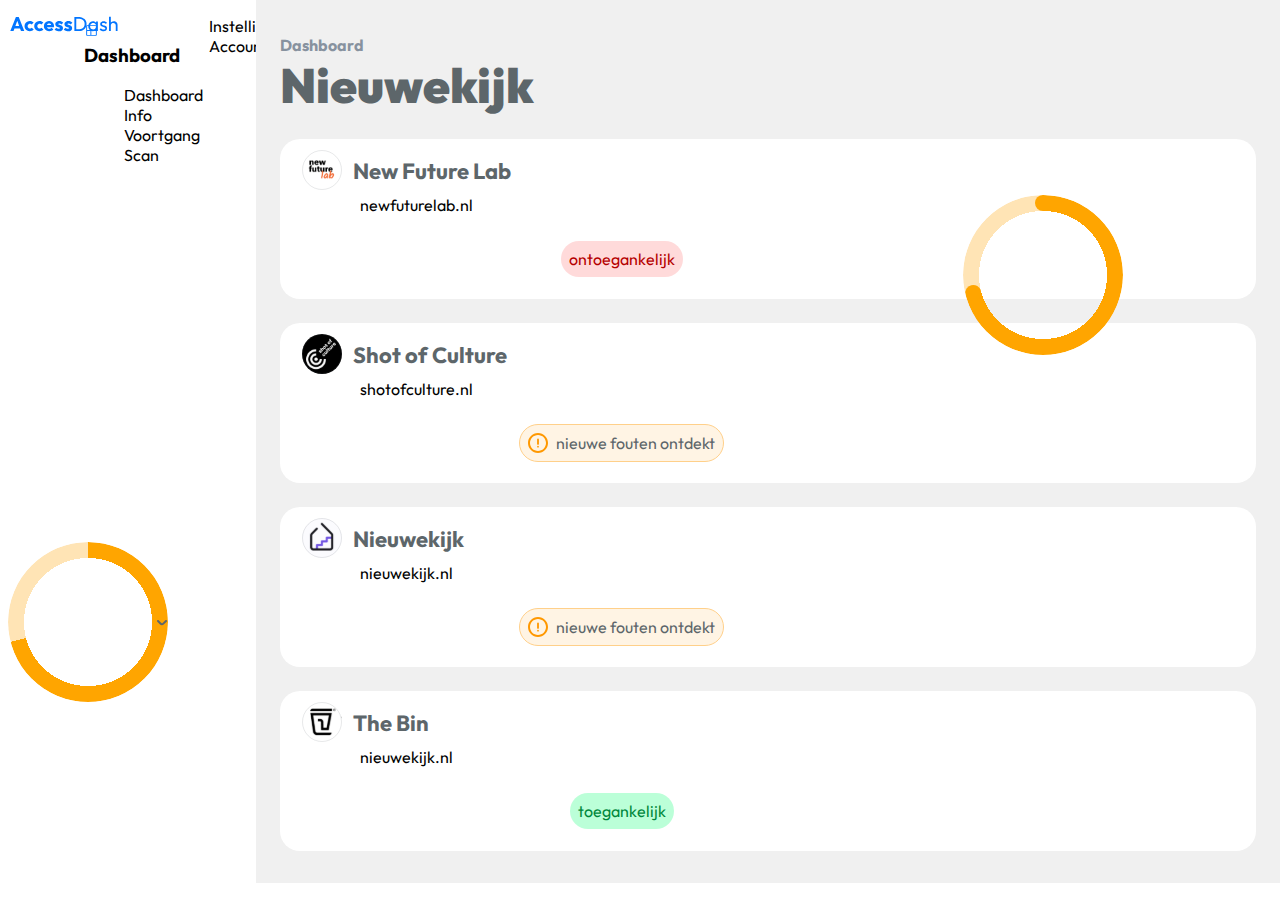
==== oefencircle.html @ d738bd40 "circle" ====
<!DOCTYPE html>
<html lang="nl">

<head>
    <meta charset="UTF-8">
    <meta name="viewport" content="width=device-width, initial-scale=1.0">
    <title>Accessdash Dashboard</title>
    <link rel="stylesheet" href="style.css">
    <link rel="stylesheet" href="styleguide.css">
    <link
        href="https://fonts.googleapis.com/css2?family=Indie+Flower&family=Mate+SC&family=Outfit&family=Poppins&family=Special+Elite&display=swap"
        rel="stylesheet">
    <script defer src="script.js"></script>
</head>

<body>

    <nav>

        <a href="#main" class="skip">Skip to main content</a>

        <img class="logo-accessdash-img" src="./assets/logo.svg" alt="logo Accessdash">


        <section class="desktop-design-dashboard-heading">
            <h3>
                <img src="./assets/teamdashboard.svg" alt="" aria-hidden="true">
                Dashboard
            </h3>

            <ul>
                <li>Dashboard</li>
                <li>Info</li>
                <li>Voortgang</li>
                <li>Scan</li>
            </ul>
        </section>


        <div class="nav-phone-dashboard-nieuwekijk">
        <section class="phone-design-dashboard-heading">
            <details class="nav-details">
                <summary class="heading-text">
                    <img src="./assets/teamdashboard.svg" alt="" aria-hidden="true">
                    Dashboard
                </summary>
                <ul>
                    <li>Dashboard</li>
                    <li>Info</li>
                    <li>Voortgang</li>
                    <li>Scan</li>
                </ul>

            </details>
        </section>


        <details class="nav-details">
            <summary class="heading-text">
                <img src="./assets/circleheader.svg" alt="" aria-hidden="true">
                Nieuwekijk
            </summary>
            <ul>
                <li>/home</li>
                <li>/over-ons</li>
                <li>/contact</li>
                <li>/missie</li>
                <li>/blog</li>
                <li>/blog-detail</li>
            </ul>
        </details>
    </div>


        <ul>
            <li>Instellingen</li>
            <li>Account</li>
        </ul>
    </nav>


    <main id="main">
        <h1>Dashboard <strong>Nieuwekijk</strong></h1>


        <article class="cards">

            <a href="overzichtdetail.html">
                <h2>
                    <img class="logo-cards" src="./assets/new future lab.svg" alt=" logo new future lab">
                    New Future Lab
                </h2>
            </a>

            <p class="link-site">newfuturelab.nl</p>

            <meter max="100" value="57" class="visually-hidden">57%</meter>

            <div aria-hidden="true"></div>

            <p class="update-site ontoegankelijk">ontoegankelijk</p>
        </article>


        <article class="cards">

            <a href="overzichtdetail.html">
                <h2>
                    <img class="logo-cards" src="./assets/shot of culture logo.svg" alt="logo shot of culture">
                    Shot of Culture
                </h2>
            </a>

            <p class="link-site">shotofculture.nl</p>

            <!-- <meter max="100" value="57" class="visually-hidden">57%</meter>

            <div aria-hidden="true"></div> -->

            <p class="update-site new-errors">
                <img class="urgent" src="./assets/urgent.svg" alt="">
                nieuwe fouten ontdekt</p>
        </article>


        <article class="cards">

            <a href="overzichtdetail.html">
                <h2>
                    <img class="logo-cards" src="./assets/nieuwekijk logo.svg" alt="logo Nieuwekijk">
                    Nieuwekijk
                </h2>
            </a>

            <p class="link-site">nieuwekijk.nl</p>

            <!-- <meter max="100" value="100" class="visually-hidden">100%</meter>

            <div aria-hidden="true"></div> -->

            <p class="update-site new-errors">
                <img class="urgent" src="./assets/urgent.svg" alt="">
                nieuwe fouten ontdekt</p>
        </article>


        <article class="cards">

            <a href="overzichtdetail.html">
                <h2>
                    <img class="logo-cards" src="./assets/the bin logo.svg" alt=" logo the bin">
                    The Bin
                </h2>
            </a>

            <p class="link-site">nieuwekijk.nl</p>

            <!-- <meter max="100" value="100" class="visually-hidden">100%</meter>

            <div aria-hidden="true"></div> -->

            <p class="update-site toegankelijk">toegankelijk</p>
        </article>

    </main>

</body>

</html>
---- style.css ----
body {
  font-family: var(--font-family-general);
  margin: 0;
}

main{
  background-color: var(--background-color);
  padding-bottom: .5em;
}

nav{
  background-color: var(--background-color-header);
  display: grid;
  grid-template-columns: 33% 33% 33%;
  grid-template-rows: auto;
  height: 100%;
}


h1 {
  display: grid;
  color: var(--font-color-dashboard);
  font-size: var(--paragraph-small);
  margin-left: 1.5em;
  padding-top: 1.5em;
}

h1 strong {
  color: var(--font-color-general);
  font-size: var(--titel-font-size-desktop);
}

h2 {
  font-size: var(--subtitel-font-size-telefoon);
  display: flex;
  margin-left: 1em;
  color: var(--font-color-general);
}

a{
  text-decoration: none;
}

/*skiplink*/
.skip{
  position: absolute;
  background-color:var(--font-color-general);
  color:var(--background-color-header);
  padding: 10px;
  text-decoration: none;
  font-size: 18px;
  z-index: 100;
  transform:translateY(-100%);
  transition: transform 0.3s;
}

.skip:focus{
  transform: translate(0%);
}

/*logo accessdash*/
.logo-accessdash-img{
  margin-top: .5em;
  margin-left: .5em;
}

.nav-details{
  margin-left: .5em;
  display: block;
}

.heading-text{
  font-size: 18px;
}

.link-site{
  grid-column: 1;
  display: flex;
  margin: 0;
  margin-left: 5em;
}

.update-site{
  grid-column: 1;
  grid-row: 3;
  display: flex;
  justify-self: center;
}

.update-site.ontoegankelijk{
  background-color: var(--error-background-color-red);
  color: var(--error-font-color-red);
  padding: .5em;
  border-radius: var(--border-radius-medium) ;
  align-self: center;
}

.update-site.toegankelijk{
  background-color: var(--good-background-color-green);
  color: var(--good-font-color-green);
  padding: .5em;
  border-radius: var(--border-radius-medium) ;
  align-self: center;
}

.update-site.new-errors{
  background-color: var(--improvemnet-background-color-orange);
  color: var(--font-color-general);
  padding: .5em;
  border-radius: var(--border-radius-medium) ;
  border: var(--border);
  align-self: center;
}

.urgent{
  width: 20px;
  height: 20px;
  margin-right: .5em;
}


/*de verschillende website*/
.cards{
  background-color: var(--background-color-header);
  border-radius: var(--border-radius-medium);
  margin: 1.5em;
  display: grid;
  grid-template-columns: 70% 30%;
  grid-template-rows: 35% 20% 40%;
  height: 10em;
  cursor: pointer;
}

/*de cirkel*/
/* div{
  grid-row: 2;
  grid-column: 2;
  align-self: center;
  justify-self: center;
  margin-right: 2.5em;
  margin-top: 1.2em;
} */

.logo-cards{
  margin-right: .5em;
  margin-top: -.3em;
}


.phone-design-dashboard-heading{
  display: block;
}


.desktop-design-dashboard-heading{
  display: none;
}

.nav-phone-dashboard-nieuwekijk{
  display: flex;
  margin-left: .5em;
  gap: 1.5em;
  grid-column: 1;
  grid-row: 3;
}

ul{
  grid-column: 3;
  grid-row: 1;
  list-style-type: none;
  cursor: pointer;
}

.heading-text{
  display: flex;
  gap: .5em;
  font-size: var(--paragraph-medium);
  cursor: pointer;
}

summary{
  position: relative;
  list-style: none; 
}

summary::after {
  content: '';
  position: absolute;
  width: 10px;
  height: 10px;
  background: url('./assets/arrow.svg') no-repeat;
  background-size: cover;
  transition: 0.3s;
  background-size: contain;
  left: 6.5em;
  top: .5em;
}





.visually-hidden {
  clip: rect(0 0 0 0);
  clip-path: inset(50%);
  height: 1px;
  overflow: hidden;
  position: absolute;
  white-space: nowrap;
  width: 1px;
}







div {
	/* vierkant en rond	*/
	width: 10em;
	aspect-ratio:1;
	border-radius:50%;
	
	/* om de taartpunt te maken*/
	background-image:conic-gradient(
		var(--color-bar, #666) calc(var(--percentage, 0) * 100%),
		var(--color-track, #ccc) 0
	);
	
	/* om de cirkel in het midden doorzichtig te maken */
	mask-image:radial-gradient(
		closest-side,
		transparent 4em,
		red 0
	);
	
	/* bolletje in het midden van de div */
	display:grid;
	place-items:center;
}





/**************************************/
/* de ronde bolletjes aan de uitenden */
/**************************************/

div::before,
div::after {
	content:"";
	display:block;
	/* bolletje op elkaar in het midden van de div */
	grid-area:1/1;
	
  /* vierkant en rond	*/
	width:1em;
	aspect-ratio:1;
	border-radius:50%;
	
	/* kleur van de bar */
	background-color:var(--color-bar, #333);
}

/* bolletje boven */
div::before {
  /* omhoog */
	transform:
		translateY(-4.5em);
}

/* bolletje aan het einde van de bar */
div::after {
	/* draaien en dan in die richting omhoog */
	transform:
		rotate( calc(var(--percentage) * 1turn) )
		translateY(-4.5em);
}





/*******************************************/
/* het percentage en de kleuren per cirkel */
/*******************************************/

div:nth-of-type(1) {
	--percentage:.71;
	
	--color-track:moccasin;
	--color-bar:orange;
}



















@media screen and (min-width:600px) {

  .logo-accessdash-img{
    display: flex;
    justify-self: center;
  }

  body {
    display: grid;
    grid-template-columns: 20% 80%;
    margin: 0;
  }
  
  main{
    background-color: var(--background-color);
    grid-column: 2;
  }
  
  nav{
    background-color: var(--background-color-header);
    grid-column: 1;
  }

  .phone-design-dashboard-heading{
    display: none;
  }
  
  
  .desktop-design-dashboard-heading{
    display: block;
  }


  
}
---- styleguide.css ----
body{
    /*colors*/
    --background-color:#F0F0F0;
    --improvemnet-background-color-orange:#ffd08a3b;
    --error-background-color-red:#FFDADA;
    --good-background-color-green:#BBFFD8;
    --progress-circle-background-darkblue:#0275FF;
    --progress-circle-background-lightblue:#CCE3FF;
    --progress-circle-background-darkorange:#FF9800;
    --progress-circle-background-lightorange:#FFE0B3;
    --background-color-header:#ffffff;


    --font-color-general:#5D666A;
    --font-color-header:#0275FF;
    --font-color-dashboard:#87929F;
    --good-font-color-green:#00883C;
    --error-font-color-red:#B50000;


    /*font-family*/
    --font-family-general:"Outfit", serif;


    /*font-size*/
    --font-bold:bold;
    --font-light:light;
    --font-regular:normal;
    --titel-font-size-desktop:48px; /*h1*/
    --titel-font-size-tablet:32px; /*h1*/
    --titel-font-size-telefoon:28px; /*h1*/
    --subtitel-font-size-desktop:28px; /*h2*/
    --subtitel-font-size-tablet:26px; /*h2*/
    --subtitel-font-size-telefoon:22px; /*h2*/
    --paragraph-small:16px; /*p*/
    --paragraph-medium:18px; /*p*/
    --paragraph-big:20px; /*p*/

    /*border-radius*/
    --border-radius-small:15px;
    --border-radius-medium:20px;
    
    /*border*/
    --border: 1.5px solid #FFD08A;

    
}
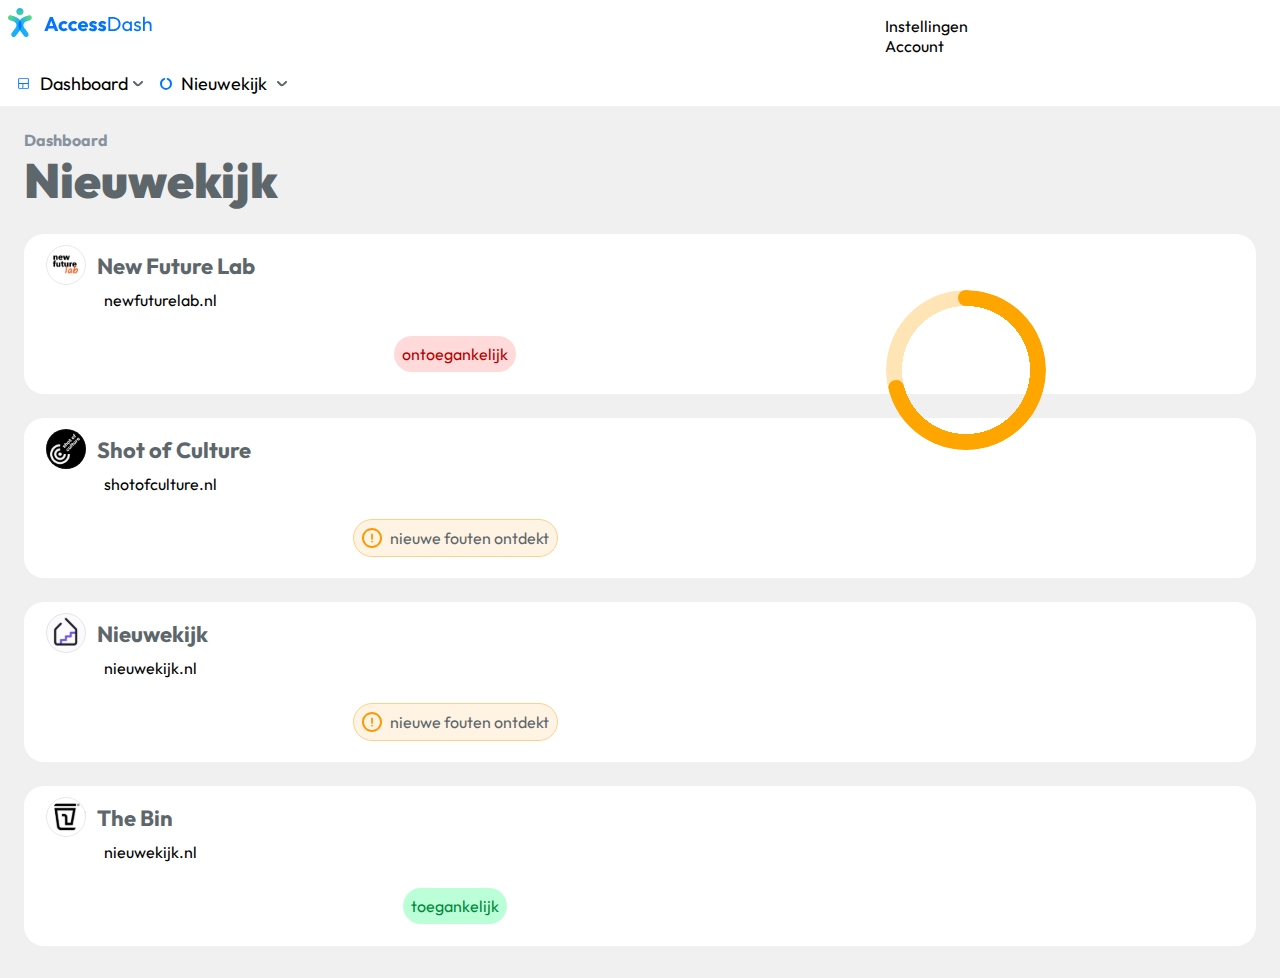
==== commit b3160135: "circle nav weg" ====
--- a/oefencircle.html
+++ b/oefencircle.html
@@ -5,7 +5,7 @@
     <meta charset="UTF-8">
     <meta name="viewport" content="width=device-width, initial-scale=1.0">
     <title>Accessdash Dashboard</title>
-    <link rel="stylesheet" href="style.css">
+    <link rel="stylesheet" href="oefencircle.css">
     <link rel="stylesheet" href="styleguide.css">
     <link
         href="https://fonts.googleapis.com/css2?family=Indie+Flower&family=Mate+SC&family=Outfit&family=Poppins&family=Special+Elite&display=swap"
@@ -96,7 +96,7 @@
 
             <meter max="100" value="57" class="visually-hidden">57%</meter>
 
-            <div aria-hidden="true"></div>
+            <div class="circle" aria-hidden="true"></div>
 
             <p class="update-site ontoegankelijk">ontoegankelijk</p>
         </article>
--- a/oefencircle.css
+++ b/oefencircle.css
@@ -0,0 +1,299 @@
+body {
+    font-family: var(--font-family-general);
+    margin: 0;
+  }
+  
+  main{
+    background-color: var(--background-color);
+    padding-bottom: .5em;
+  }
+  
+  nav{
+    background-color: var(--background-color-header);
+    display: grid;
+    grid-template-columns: 33% 33% 33%;
+    grid-template-rows: auto;
+    height: 100%;
+  }
+  
+  
+  h1 {
+    display: grid;
+    color: var(--font-color-dashboard);
+    font-size: var(--paragraph-small);
+    margin-left: 1.5em;
+    padding-top: 1.5em;
+  }
+  
+  h1 strong {
+    color: var(--font-color-general);
+    font-size: var(--titel-font-size-desktop);
+  }
+  
+  h2 {
+    font-size: var(--subtitel-font-size-telefoon);
+    display: flex;
+    margin-left: 1em;
+    color: var(--font-color-general);
+  }
+  
+  a{
+    text-decoration: none;
+  }
+  
+  /*skiplink*/
+  .skip{
+    position: absolute;
+    background-color:var(--font-color-general);
+    color:var(--background-color-header);
+    padding: 10px;
+    text-decoration: none;
+    font-size: 18px;
+    z-index: 100;
+    transform:translateY(-100%);
+    transition: transform 0.3s;
+  }
+  
+  .skip:focus{
+    transform: translate(0%);
+  }
+  
+  /*logo accessdash*/
+  .logo-accessdash-img{
+    margin-top: .5em;
+    margin-left: .5em;
+  }
+  
+  .nav-details{
+    margin-left: .5em;
+    display: block;
+  }
+  
+  .heading-text{
+    font-size: 18px;
+  }
+  
+  .link-site{
+    grid-column: 1;
+    display: flex;
+    margin: 0;
+    margin-left: 5em;
+  }
+  
+  .update-site{
+    grid-column: 1;
+    grid-row: 3;
+    display: flex;
+    justify-self: center;
+  }
+  
+  .update-site.ontoegankelijk{
+    background-color: var(--error-background-color-red);
+    color: var(--error-font-color-red);
+    padding: .5em;
+    border-radius: var(--border-radius-medium) ;
+    align-self: center;
+  }
+  
+  .update-site.toegankelijk{
+    background-color: var(--good-background-color-green);
+    color: var(--good-font-color-green);
+    padding: .5em;
+    border-radius: var(--border-radius-medium) ;
+    align-self: center;
+  }
+  
+  .update-site.new-errors{
+    background-color: var(--improvemnet-background-color-orange);
+    color: var(--font-color-general);
+    padding: .5em;
+    border-radius: var(--border-radius-medium) ;
+    border: var(--border);
+    align-self: center;
+  }
+  
+  .urgent{
+    width: 20px;
+    height: 20px;
+    margin-right: .5em;
+  }
+  
+  
+  /*de verschillende website*/
+  .cards{
+    background-color: var(--background-color-header);
+    border-radius: var(--border-radius-medium);
+    margin: 1.5em;
+    display: grid;
+    grid-template-columns: 70% 30%;
+    grid-template-rows: 35% 20% 40%;
+    height: 10em;
+    cursor: pointer;
+  }
+  
+  /*de cirkel*/
+  /* div{
+    grid-row: 2;
+    grid-column: 2;
+    align-self: center;
+    justify-self: center;
+    margin-right: 2.5em;
+    margin-top: 1.2em;
+  } */
+  
+  .logo-cards{
+    margin-right: .5em;
+    margin-top: -.3em;
+  }
+  
+  
+  .phone-design-dashboard-heading{
+    display: block;
+  }
+  
+  
+  .desktop-design-dashboard-heading{
+    display: none;
+  }
+  
+  .nav-phone-dashboard-nieuwekijk{
+    display: flex;
+    margin-left: .5em;
+    gap: 1.5em;
+    grid-column: 1;
+    grid-row: 3;
+  }
+  
+  ul{
+    grid-column: 3;
+    grid-row: 1;
+    list-style-type: none;
+    cursor: pointer;
+  }
+  
+  .heading-text{
+    display: flex;
+    gap: .5em;
+    font-size: var(--paragraph-medium);
+    cursor: pointer;
+  }
+  
+  summary{
+    position: relative;
+    list-style: none; 
+  }
+  
+  summary::after {
+    content: '';
+    position: absolute;
+    width: 10px;
+    height: 10px;
+    background: url('./assets/arrow.svg') no-repeat;
+    background-size: cover;
+    transition: 0.3s;
+    background-size: contain;
+    left: 6.5em;
+    top: .5em;
+  }
+  
+  
+  
+  
+  
+  .visually-hidden {
+    clip: rect(0 0 0 0);
+    clip-path: inset(50%);
+    height: 1px;
+    overflow: hidden;
+    position: absolute;
+    white-space: nowrap;
+    width: 1px;
+  }
+  
+  
+  
+  
+  
+  
+  
+  .circle {
+      /* vierkant en rond	*/
+      width: 10em;
+      aspect-ratio:1;
+      border-radius:50%;
+      
+      /* om de taartpunt te maken*/
+      background-image:conic-gradient(
+          var(--color-bar, #666) calc(var(--percentage, 0) * 100%),
+          var(--color-track, #ccc) 0
+      );
+      
+      /* om de cirkel in het midden doorzichtig te maken */
+      mask-image:radial-gradient(
+          closest-side,
+          transparent 4em,
+          red 0
+      );
+      
+      /* bolletje in het midden van de div */
+      display:grid;
+      place-items:center;
+  }
+  
+  
+  
+  
+  
+  /**************************************/
+  /* de ronde bolletjes aan de uitenden */
+  /**************************************/
+  
+.circle::before,
+  .circle::after {
+      content:"";
+      display:block;
+      /* bolletje op elkaar in het midden van de div */
+      grid-area:1/1;
+      
+    /* vierkant en rond	*/
+      width:1em;
+      aspect-ratio:1;
+      border-radius:50%;
+      
+      /* kleur van de bar */
+      background-color:var(--color-bar, #333);
+  }
+  
+  /* bolletje boven */
+  .circle::before {
+    /* omhoog */
+      transform:
+          translateY(-4.5em);
+  }
+  
+  /* bolletje aan het einde van de bar */
+  .circle::after {
+      /* draaien en dan in die richting omhoog */
+      transform:
+          rotate( calc(var(--percentage) * 1turn) )
+          translateY(-4.5em);
+  }
+  
+  
+  
+  
+  
+  /*******************************************/
+  /* het percentage en de kleuren per cirkel */
+  /*******************************************/
+  
+  div:nth-of-type(1) {
+      --percentage:.71;
+      
+      --color-track:moccasin;
+      --color-bar:orange;
+  }
+  
+
+
+  